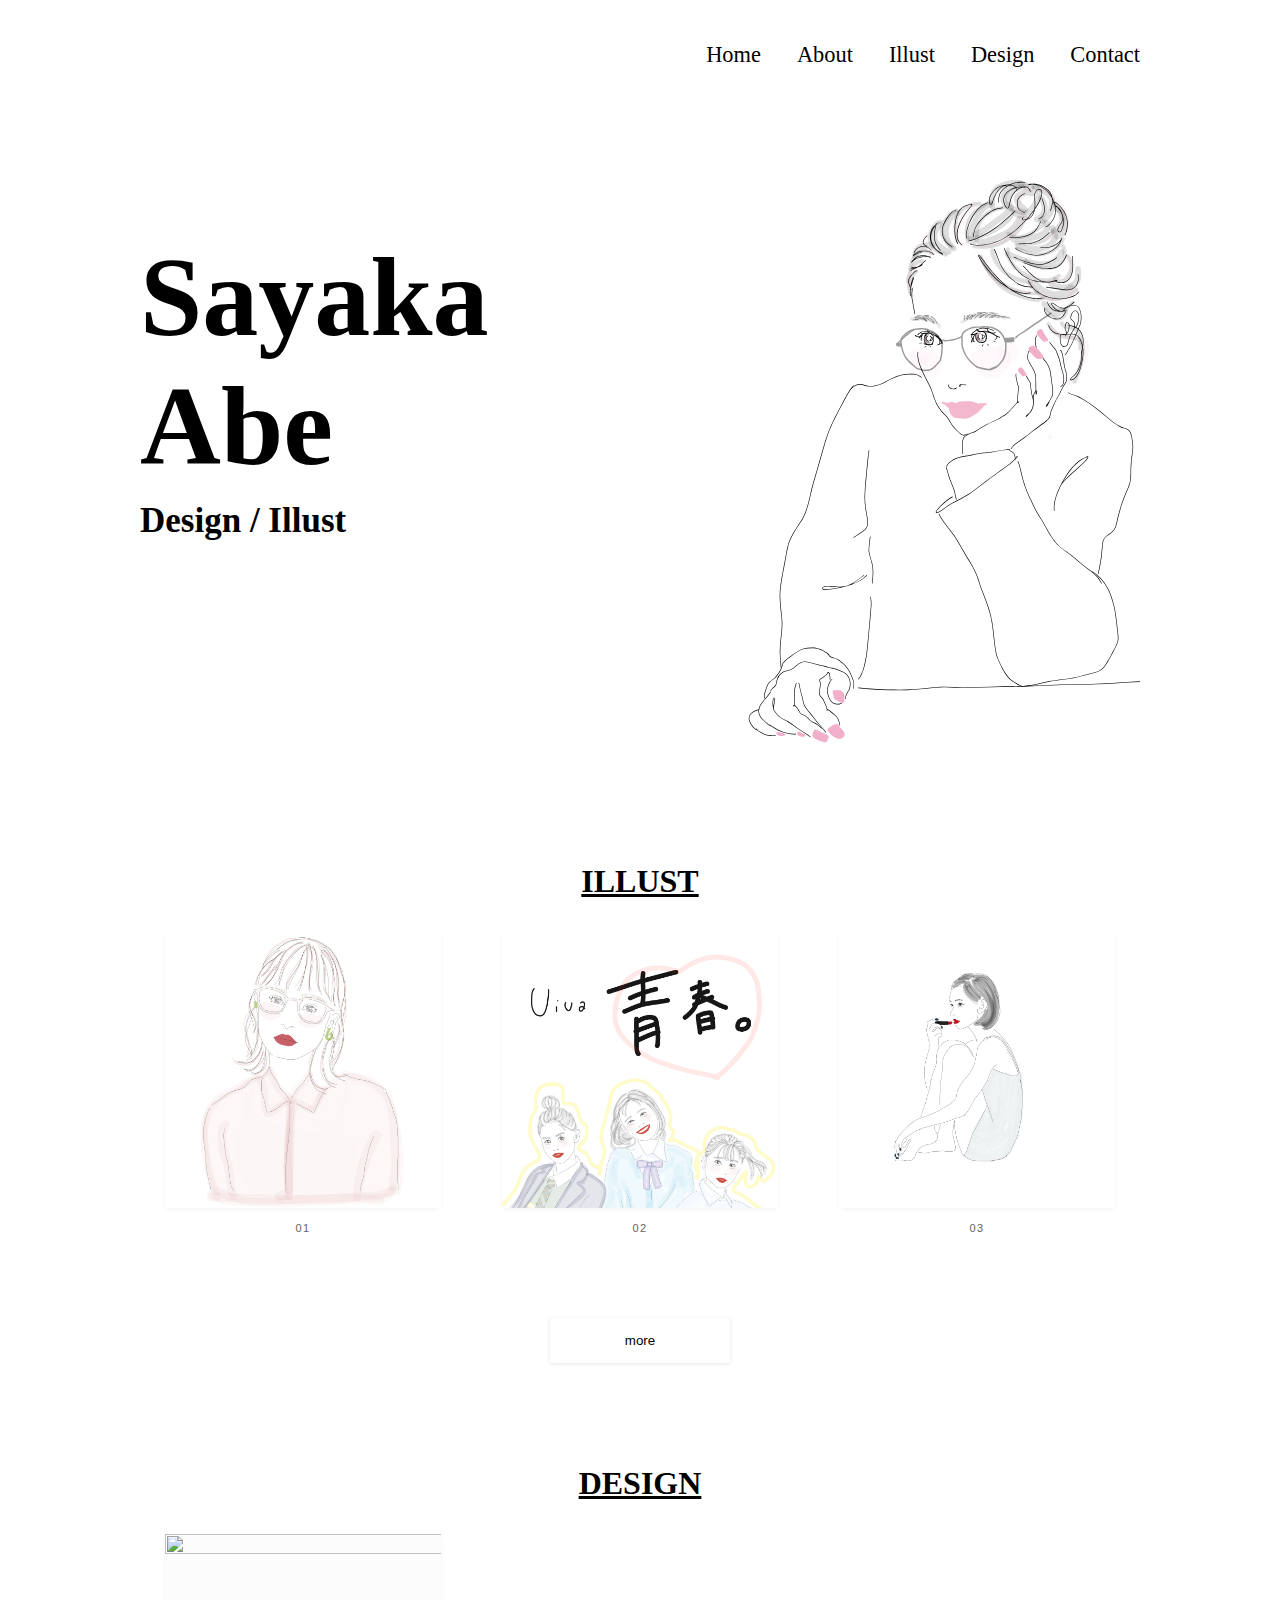
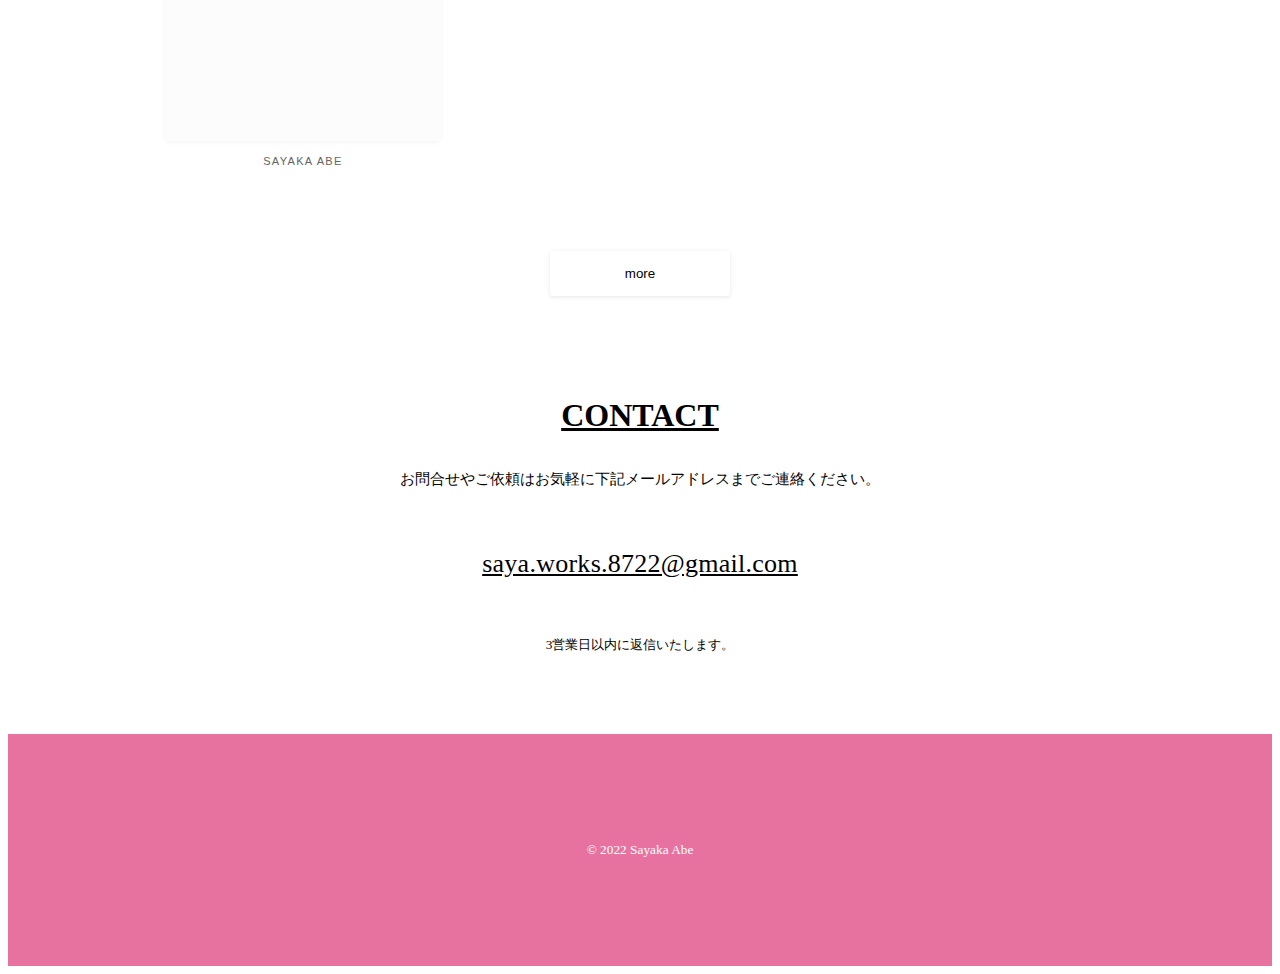
==== index.html @ 3a7b7084 "init" ====
<!DOCTYPE html>
<html lang="ja">
<head>
  <meta charset="UTF-8">
  <meta http-equiv="X-UA-Compatible" content="IE=edge">
  <meta name="viewport" content="width=device-width, initial-scale=1.0">
  <link rel="stylesheet" href="style.css">
  <title>Sayaka Abe</title>
</head>
<body>
  <header class="page-header wrapper">
      <nav>
        <ul class="main-nav">
          <li><a href="index.html">Home</a></li>
          <li><a href="about.html">About</a></li>
          <li><a href="illust.html">Illust</a></li>
          <li><a href="design.html">Design</a></li>
          <li><a href="contact.html">Contact</a></li>
        </ul>
      </nav>
    </div>                
  </header>

  <div class="home-content wrapper">
    <div class="wrap">
      <h2 class="content-title"><span><a class="title" href="about.html">Sayaka<br>Abe</a></span><br><p><span><a class="sub-title" href="design.html">Design</a></span><span class="sub-title"> / </span><span><a class="sub-title" href="illust.html">Illust</a></span></p></h2>
      <img class="home-img" src="images/home-img.svg" alt="">
  </div>
    
  </div>



<h3 class="page-title">ILLUST</h3>

<div class="works-list row">
  <div class="works-unit col-4 illust">
  <a href="illust-scr.html">
  <div class="works-unit__scr"><img width="840" height="630" src="images/illust1.jpg" class="attachment-large size-large wp-post-image" alt="" /></div>
  <div class="works-unit__caption">01</div>
  </a>
  </div>
  <div class="works-unit col-4 illust">
  <a href="illust02-scr.html">
  <div class="works-unit__scr"><img width="840" height="630" src="images/illust02.jpg" class="attachment-large size-large wp-post-image" alt="" /></div>
  <div class="works-unit__caption">02</div>
  </a>
  </div>
  <div class="works-unit col-4 illust">
  <a href="illust03-scr.html">
  <div class="works-unit__scr"><img width="840" height="630" src="images/illust03.jpg" class="attachment-large size-large wp-post-image" alt="" /></div>
  <div class="works-unit__caption">03</div>
  </a>
  </div>
  
</div>


<div class="relative fullwidth col-xs-12">
  <!-- Send Button -->
  <a href="illust.html"><button type="submit" id="submit" name="submit" class="btn semibold">more</button> </a>
</div>

  <h3 class="page-title">DESIGN</h3>

  <div class="works-list row">
    <div class="works-unit col-4 wordpress responsive shop">
    <a href="#">
    <div class="works-unit__scr"><img width="840" height="630" src="#" class="attachment-large size-large wp-post-image" alt="" /></div>
    <div class="works-unit__caption">Sayaka Abe</div>
    </a>
    </div>
    
    </div>


     <!-- Send Button -->
     <a href="design.html"><button type="submit" id="submit" name="submit" class="btn semibold">more</button> </a>
    </div>

<h3 class="page-title">CONTACT</h3>

  <div class="page-desc">
    <p>お問合せやご依頼はお気軽に下記メールアドレスまでご連絡ください。
    </div>

  <div class="contact-mail">
    <p class="contact-mail__address"><span class="ml">
      <a href="mailto:saya.works.8722@gmail.com">saya.works.8722@gmail.com</a>
    </span></p>
    <p class="contact-mail__note"><small>3営業日以内に返信いたします。</small></p>
    </div>
<footer>
  <p class="copyright"><small>&copy; 2022 Sayaka Abe</small></p>
</footer>
  



</body>
</html>
---- style.css ----
@charset "UTF-8";

/* 共通部分 */
html {
  font-size: 100%;
}

body {
  scroll-behavior: smooth;
}
a {
  text-decoration: none;
}

img {
  max-width: 100%;
}

/* HEADER */
.main-nav {
  display: flex;
  font-size: 1.4rem;
  margin-top: 34px;
  list-style: none;
}

.main-nav li {
  margin-left: 36px;
}

.main-nav a {
  color: black;
}

.main-nav a:hover {
  color: #e7729f;
}

.page-header {
  display: flex;
  justify-content: flex-end;
}

.wrapper {
  max-width: 1000px;
  margin: 0 auto;
  padding: 0 4%;
}

/* HOME */
.wrap {
  display: flex;
  justify-content: space-between;
}


.home-img {
  width: 40%;
  height: 40%;
}

.home-content {
  text-align: center;
  margin-top: 12px;
}

.home-content p {
  font-size: 35px;
  margin: 10px 0 42px;
}


/* 見出し */
.content-title {
  font-size: 7rem;
  color: black;
  text-align: left;
  /* font-family: serif; */
  /* font-weight: normal; */
}

/* ABOUT */
.page-title {
  font-size: 2rem;
  text-decoration: underline;
}
h3 {
    text-align: center;
    margin-top: 8%;
    font-size: 40px;
  }

.about-text {
  font-size: 20px;
  text-align: center;
  /* padding-bottom: 60px; */
}
.about-name-title {
  text-align: center;
  margin-bottom: 60px;
}
.about-name {
  font-size: 40px;
}

  

  .sub-title {
    text-align: center;
    font-size: 35px;
  }

  .design-wrap {
    display: flex;
    flex-wrap: wrap;
    justify-content: center;
  }
  
  .design-item {
    padding: 30px;
    width: 290px;
    text-align: center;
    border: 1px solid rgba(0, 0, 0,0.5);
    margin-top: 6px;
    margin-bottom: 50px;
  }

  .design-item:not(:nth-child(3n+3)) {
    margin-right: 2%;
  }

  .illust-wrap {
    display: flex;
    flex-wrap: wrap;
    justify-content: center;
  }
  
  .illust-item {
    padding: 30px;
    width: 210px;
    text-align: center;
    border: 1px solid rgba(0, 0, 0,0.5);
    margin-top: 6px;
    margin-bottom: 50px;
  }

 
  #modal-container {
    display: none;
    position: fixed;
    background: rgba(0, 0, 0, .6);
    top: 0;
    bottom: 0;
    left: 0;
    right: 0;
    z-index: 99;}
  #modal-container .div {
      display: flex;
      height: 100vh;
      justify-content: center;
      align-items: center;}
  #modal-container .img {
        max-width: calc(100vw - 30px);
        max-height: calc(100vh - 30px);
      }
    

  img.popup {
    cursor: pointer;
  }



  .button{
    padding:8px 12px;
    background:#0A5175;
    display: block;
    width:120px;
    margin:10px 0 0px 0;
    border-radius:3px;
    transition: all 0.3s;
    text-align:center;
    font-size:0.8em;
    box-shadow: 0px 1px 4px rgba(0,0,0, 0.10);
  }

  .button:hover{
    background:black;
    color:white;
  }



/* Send Button Styles */

  .btn{
    width:180px;
    display: block;
    height: auto;
    padding:15px;
    color:black;
    background:white;
    border:none;
    border-radius:3px;
    outline: none;
    transition: all 0.3s;
    margin:auto;
    box-shadow: 0px 1px 4px rgba(0,0,0, 0.10);
  }

  .btn:hover{
    background:black;
    color: white;
    border:none;
    cursor: pointer;
  }

  .btn:active{
    opacity: 0.9;
  }
center{
  margin-top:330px;
}
input {
    position: relative;
    z-index: 9999;
}

.page-desc {
    text-align: center;
    font-size: 15px;
    line-height: 1.8;
    font-weight: 500;
    margin: 0 10% 50px;
  }

.contact-mail {
  text-align: center;
}
.contact-mail a {
  text-decoration: underline;
  background: transparent;
  color: inherit;
}

.contact-mail__address  {
  margin-bottom: 50px;
  font-size: 26px;
    line-height: 1.6;
    letter-spacing: .01em;
}



/* FOOTER */
footer {
  background-color: #e7729f;
  text-align: center;
  padding: 26px 0;
  margin-top: 80px;
  height: 180px;
}


footer p {
  color: white;
  font-size: 1rem;
}

@media (max-width: 600px) {
  .page-title {
    font-size: 2.5rem;
  }

  /* HEADER */
  .main-nav {
    font-size: 1rem;
    margin-top: 10px;
  }
  .main-nav li {
    margin: 0 20px;
  }

  /* HOME */
  .home-content {
    margin-top: 20px;
  }

  .page-header {
    flex-direction: column;
    align-items: center;
  }
}


footer img {
  width: 50px;
  height: 50px;
}

.insta-icon {
  cursor: pointer;
  display: flex;
}

.icon-img {
  width: 20px;
  height: 20px;
}
.insta-text {
  margin-left: 10px;
}




.copyright {
  margin-top: 80px;
}

.sub-title {
  color: black;
}

.title {
  color: black;
}

/* モバイル版 */
@media (max-width: 600px) {
  .page-title {
    font-size: 2.5rem;
  }

  /* HEADER */
  .main-nav {
    font-size: 1rem;
    margin-top: 10px;
  }

  .main-nav li {
    margin: 0 20px;
  }

  /* HOME */
  .home-content {
    margin-top: 20%;
  }

  .page-header {
    flex-direction: column;
    align-items: center;
  }
}


.works-list {
  max-width: none !important;
  margin: 0 auto 50px;
}

.row {
  overflow: hidden;
  font-size: 0;
  letter-spacing: -.4em;
  width: 80%;
  max-width: 1000px;
  margin-right: auto;
  margin-left: auto;
  box-sizing: border-box;
  /* padding-bottom: 60px; */
}

.works-unit {
  padding: 0 3% 1%;
  text-align: center;
  overflow: hidden;
  box-sizing: border-box;
}

.col-4 {
  width: 33.3333%;
  display: inline-block;
  vertical-align: top;
  font-size: 15px;
  letter-spacing: .05em
}

a {
  background: transparent;
  color: inherit;
  text-decoration: none;
}

.works-unit__scr {
  position: relative;
  background-color: #fcfcfc;
}

.works-unit__scr img {
  max-width: 100%;
  height: auto;
  vertical-align: bottom;
  box-shadow: 0 1px 5px -2px rgb(100 100 100 / 20%);
  transition: opacity .5s;
  opacity: 1;
}

.works-unit__caption {
  display: block;
  text-align: center;
  font-size: 11px;
  line-height: 20px;
  margin: 10px 0 20px;
  color: #646460;
  text-transform: uppercase;
  font-family: 'Abel', sans-serif;
  font-weight: 400 !important;
  letter-spacing: .05em;
  letter-spacing: .12em;
  box-sizing: border-box;
}

.page-header {
  position: relative;
  text-align: center;
  padding-right: 10%;
  padding-left: 10%;
  margin: 0 auto 50px;
}

.page-header__cat {
  font-size: 16px;
  line-height: 1.6;
  font-family: 'Spinnaker', sans-serif;
  font-weight: 400 !important;
  letter-spacing: .1em;
  letter-spacing: .1em;
  margin-bottom: 1em;
}

.page-header__cat a {
  display: inline-block;
  padding: 0 0 0.3em 0.15em;
  border-bottom: 2px #161615 solid;
  color: #161615;
  -webkit-font-smoothing: subpixel-antialiased;
}

.inview--active {
  opacity: 1;
  -webkit-transform: translateY(0);
  transform: translateY(0);
  transition: transform .4s ease-out, -webkit-transform .4s ease-out, opacity .4s ease-out;
}

.page-header__heading .heading-ja {
  font-size: 26px;
  font-weight: 200;
  line-height: 1.5;
  letter-spacing: .12em;
}

.page-header__heading .heading-sub-en {
  display: block;
  margin-top: 10px;
  font-size: 13px;
  line-height: 1.6;
  font-family: 'Spinnaker', sans-serif;
  font-weight: 400 !important;
  letter-spacing: .1em;
}

.page-header__heading {
  text-align: center;
}

h2{
  overflow-wrap: break-word;
}

article {
  display: block;
}

.work-slide__unit {
  text-align: center;
  padding-bottom: 60px;
}

.page-header__heading {
    position: relative;
    text-align: center;
    padding-right: 10%;
    padding-left: 10%;
    margin: 0 auto 50px;
}

.page-layout {
  
  width: 80%;
  max-width: 600px;
  margin-right: auto;
  margin-left: auto;
  margin-bottom: 50px;
}

dl {
  display: block;
  margin-block-start: 1em;
  margin-block-end: 1em;
  margin-inline-start: 0px;
  margin-inline-end: 0px;
}

dt {
  display: block;
}

dd {
  display: block;
  margin-inline-start: 40px;
}


.mail-bord {
  border-bottom: 2px solid;
}
.sns-bord {
  border-bottom: 2px solid;
}
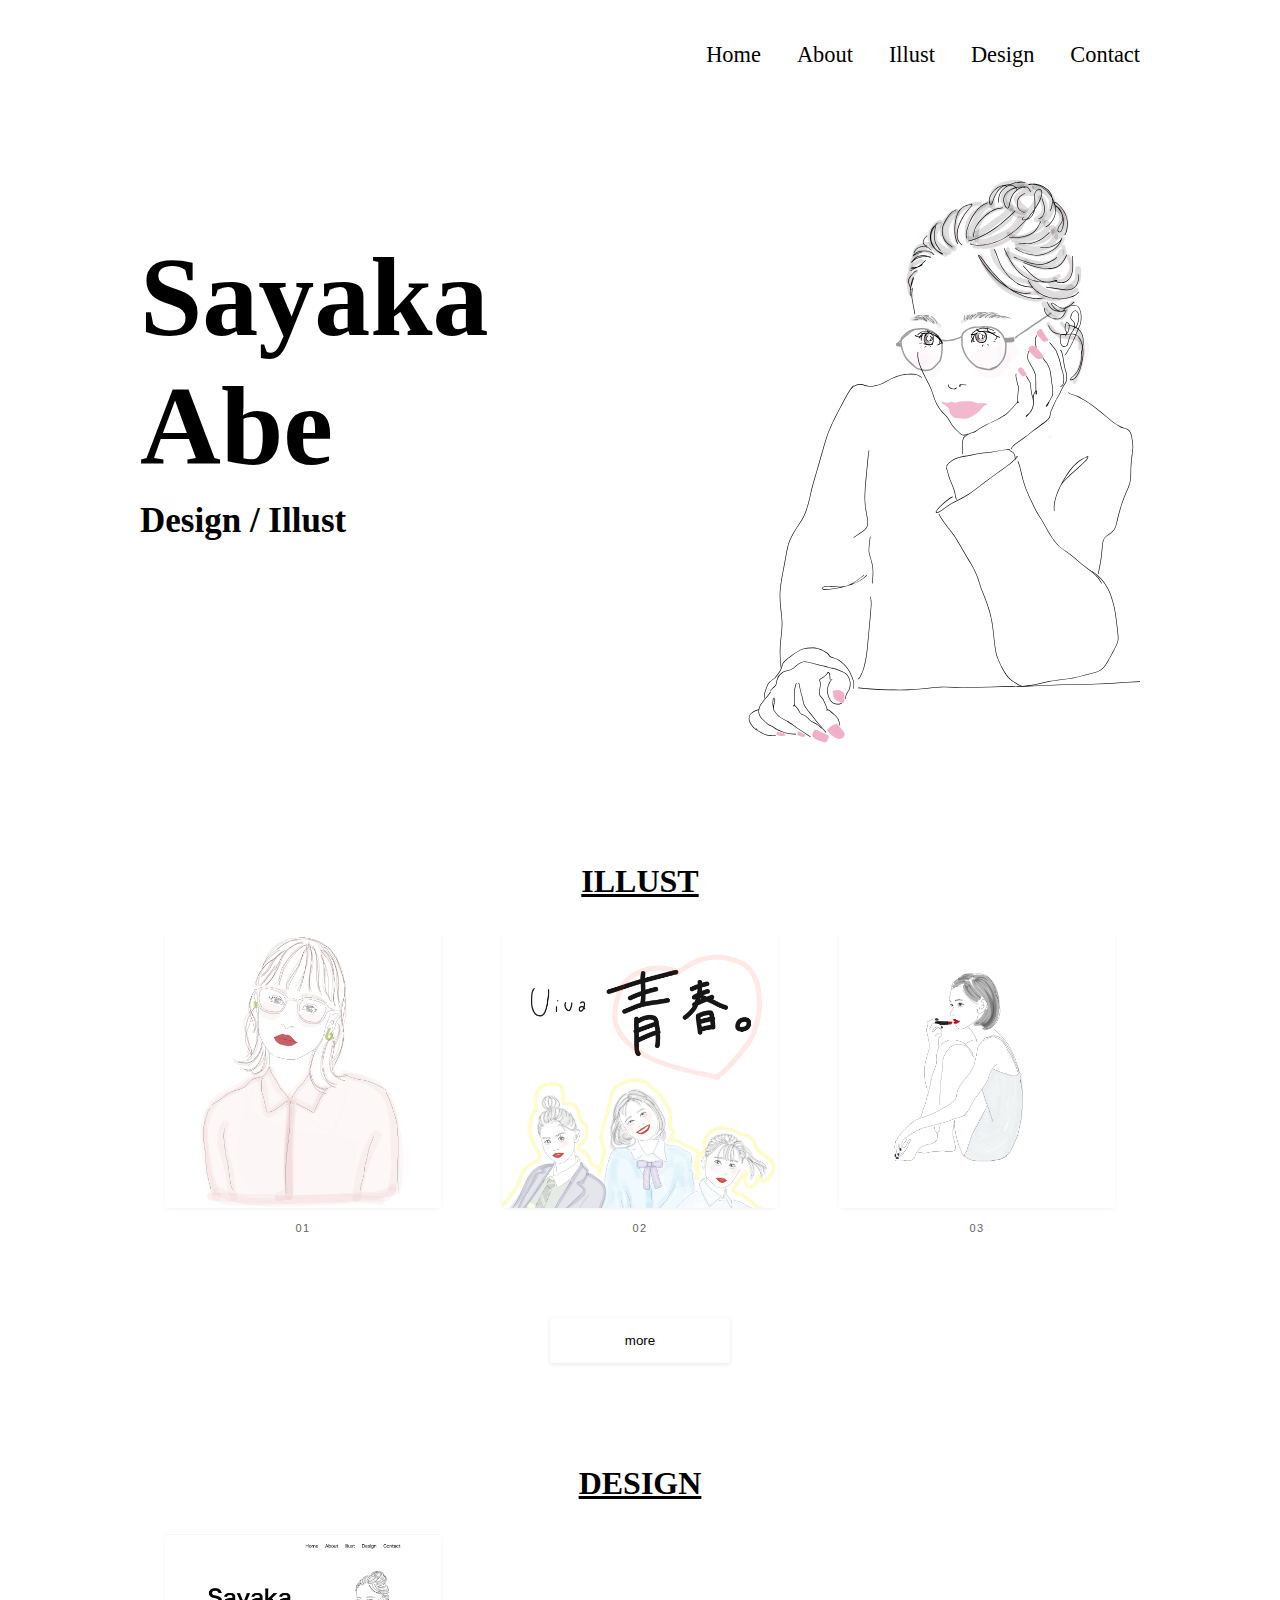
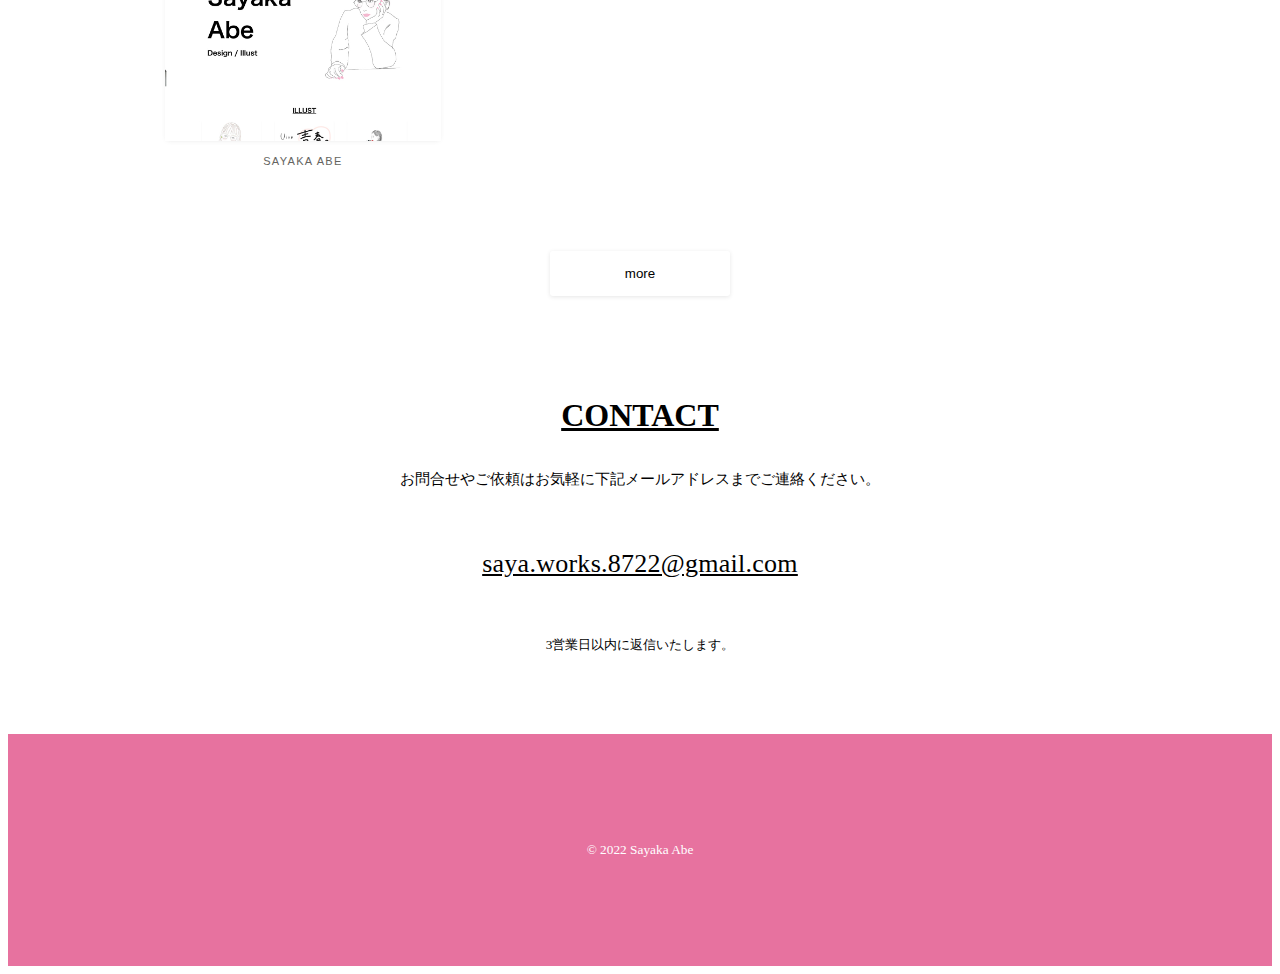
==== commit a7849a01: "Update index.html" ====
--- a/index.html
+++ b/index.html
@@ -65,8 +65,8 @@
 
   <div class="works-list row">
     <div class="works-unit col-4 wordpress responsive shop">
-    <a href="#">
-    <div class="works-unit__scr"><img width="840" height="630" src="#" class="attachment-large size-large wp-post-image" alt="" /></div>
+    <a href="https://fervent-hawking-3d648c.netlify.app/index.html">
+    <div class="works-unit__scr"><img width="840" height="630" src="portfolio.jpg" class="attachment-large size-large wp-post-image" alt="" /></div>
     <div class="works-unit__caption">Sayaka Abe</div>
     </a>
     </div>
@@ -98,4 +98,4 @@
 
 
 </body>
-</html>+</html>
